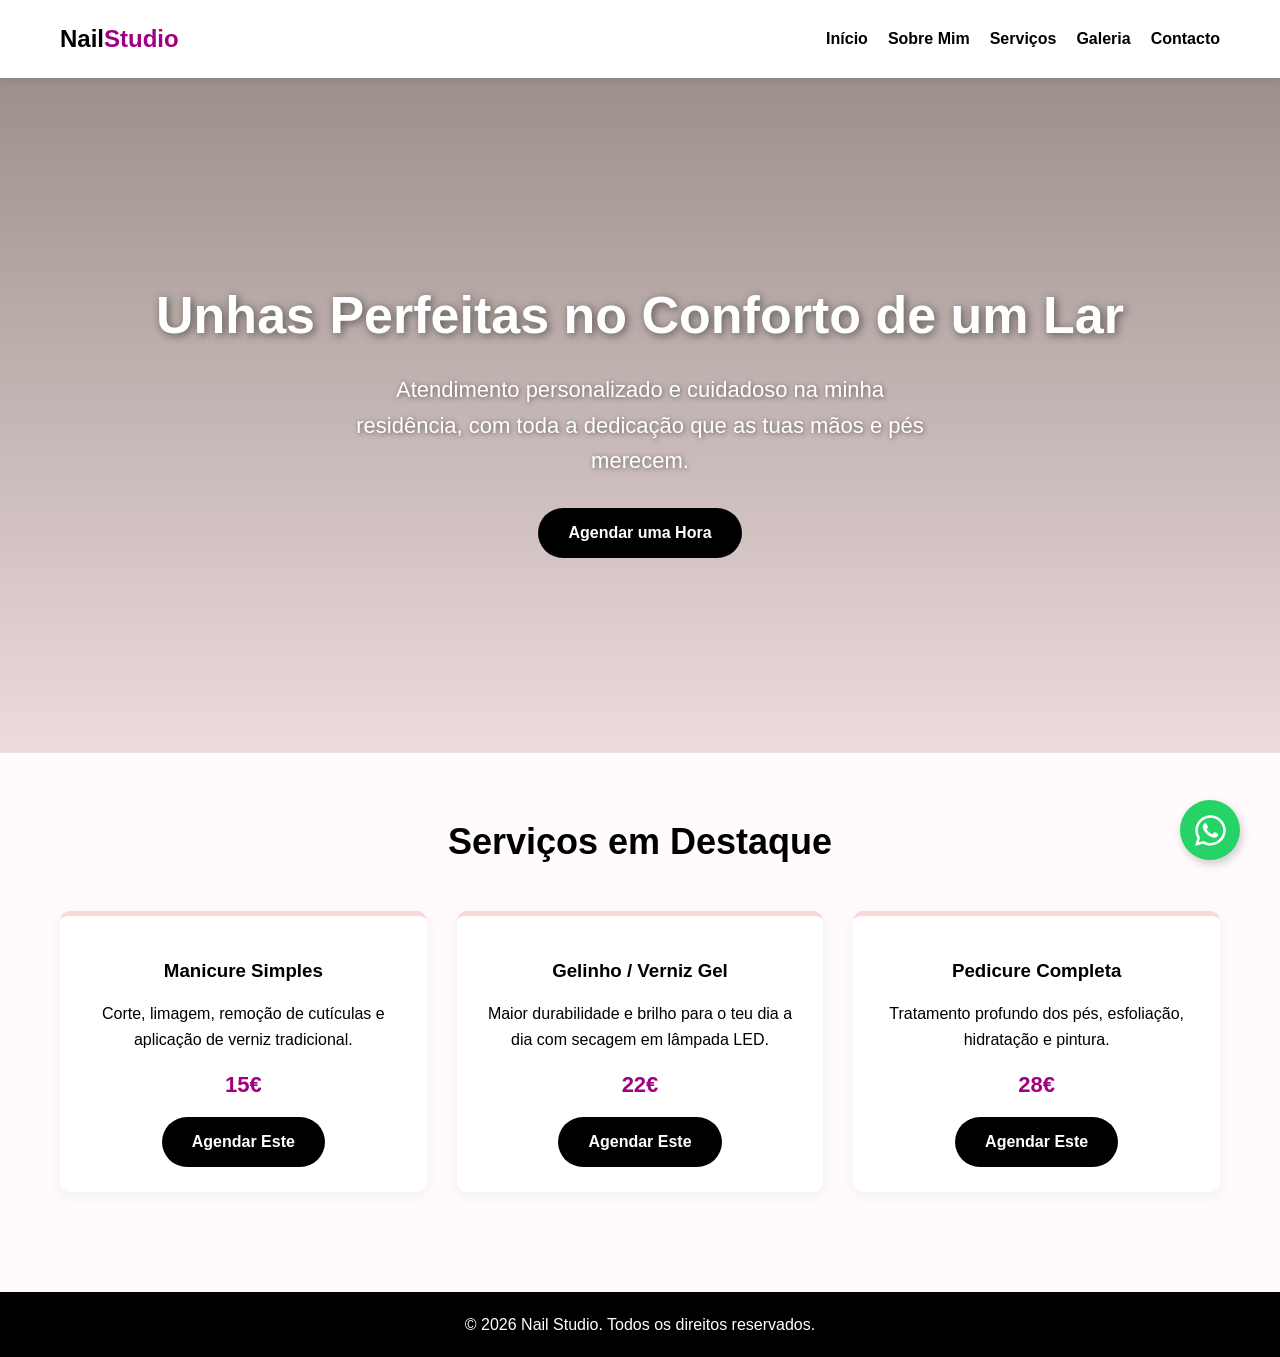
==== index.html @ dbac2a05 "teste" ====
<!DOCTYPE html>
<html lang="pt">
<head>
    <meta charset="UTF-8">
    <meta name="viewport" content="width=device-width, initial-scale=1.0">
    <title>Nail Studio | Manicure & Pedicure</title>
    <link rel="stylesheet" href="CSS/style.css">
</head>
<body>

    <header>
        <nav class="navbar">
            <div class="logo">
                <h1>Nail<span>Studio</span></h1>
            </div>
            <ul class="nav-links">
                <li><a href="index.html">Início</a></li>
                <li><a href="sobre.html">Sobre Mim</a></li>
                <li><a href="servicos.html">Serviços</a></li>
                <li><a href="galeria.html">Galeria</a></li>
                <li><a href="contacto.html">Contacto</a></li>
            </ul>

        </nav>
    </header>

    <section class="hero">
        <h2>Unhas Perfeitas no Conforto de um Lar</h2>
        <p>Atendimento personalizado e cuidadoso na minha residência, com toda a dedicação que as tuas mãos e pés merecem.</p>
        <a href="contacto.html" class="btn">Agendar uma Hora</a>
    </section>


        <section class="container">
            <h2 class="titulo-seccao">Serviços em Destaque</h2>
            <div class="servicos-grid">
            
                <!-- Cartão 1: Manicure Simples -->
                <div class="servico-card">
                    <h3>Manicure Simples</h3>
                    <p>Corte, limagem, remoção de cutículas e aplicação de verniz tradicional.</p>
                    <div class="preco">15€</div>
                    <a href="https://wa.me/932202643" class="btn" target="_blank" rel="noopener noreferrer">Agendar Este</a>
                </div>

                <!-- Cartão 2: Verniz Gel -->
                <div class="servico-card">
                    <h3>Gelinho / Verniz Gel</h3>
                    <p>Maior durabilidade e brilho para o teu dia a dia com secagem em lâmpada LED.</p>
                    <div class="preco">22€</div>
                    <a href="https://wa.me/932202643" class="btn" target="_blank" rel="noopener noreferrer">Agendar Este</a>
                </div>

                <!-- Cartão 3: Pedicure Completa -->
                <div class="servico-card">
                    <h3>Pedicure Completa</h3>
                    <p>Tratamento profundo dos pés, esfoliação, hidratação e pintura.</p>
                    <div class="preco">28€</div>
                    <a href="https://wa.me/932202643" class="btn" target="_blank" rel="noopener noreferrer">Agendar Este</a>
                </div>
            </div>
        </section>

    <footer>
        <p>&copy; 2026 Nail Studio. Todos os direitos reservados.</p>
    </footer>

        <!-- Botão Whatsapp Flutuante -->
    <a href="https://wa.me/932202643" class="whatsapp-float" target="_blank" rel="noopener noreferrer">
        <svg viewBox="0 0 448 512">
            <path d="M380.9 97.1C339 55.1 283.2 32 223.9 32c-122.4 0-222 99.6-222 222 0 39.1 10.2 77.3 29.6 111L0 480l117.7-30.9c32.4 17.7 68.9 27 106.1 27h.1c122.3 0 224.1-99.6 224.1-222 0-59.3-25.2-115-67.1-157zm-157 341.6c-33.2 0-65.7-8.9-94-25.7l-6.7-4-69.8 18.3L72 359.2l-4.4-7c-18.5-29.4-28.2-63.3-28.2-98.2 0-101.7 82.8-184.5 184.6-184.5 49.3 0 95.6 19.2 130.4 54.1 34.8 34.9 56.2 81.2 56.1 130.5 0 101.8-84.9 184.6-186.6 184.6zm101.2-138.2c-5.5-2.8-32.8-16.2-37.9-18-5.1-1.9-8.8-2.8-12.5 2.8-3.7 5.6-14.3 18-17.6 21.8-3.2 3.7-6.5 4.2-12 1.4-32.6-16.3-54-29.1-75.5-66-5.7-9.8 5.7-9.1 16.3-30.3 1.8-3.7.9-6.9-.5-9.7-1.4-2.8-12.5-30.1-17.1-41.2-4.5-10.8-9.1-9.3-12.5-9.5-3.2-.2-6.9-.2-10.6-.2-3.7 0-9.7 1.4-14.8 6.9-5.1 5.6-19.4 19-19.4 46.3 0 27.3 19.9 53.7 22.6 57.4 2.8 3.7 39.1 59.7 94.8 83.8 35.2 15.2 49 16.5 66.6 13.9 10.7-1.6 32.8-13.4 37.4-26.4 4.6-13 4.6-24.1 3.2-26.4-1.3-2.5-5-3.9-10.5-6.6z"/>
        </svg>
    </a>


</body>
</html>
---- CSS/style.css ----
/* Configurações Gerais */
* {
    margin: 0;
    padding: 0;
    box-sizing: border-box;
    font-family: 'Segoe UI', Tahoma, Geneva, Verdana, sans-serif;
}

:root {
    --cor-principal: #fcd7d9;
    --cor-escura: #000000;
    --cor-destaque: #a00080;
    --cor-fundo: #fffafb;
    --cor-texto: #000000;
}

body {
    background-color: var(--cor-fundo);
    color: var(--cor-texto);
    line-height: 1.6;
}

/* Menu de Navegação */
header {
    background-color: #fff;
    box-shadow: 0 2px 5px rgba(0,0,0,0.1);
    position: sticky;
    top: 0;
    z-index: 1000;
}

.navbar {
    display: flex;
    justify-content: space-between;
    align-items: center;
    max-width: 1200px;
    margin: 0 auto;
    padding: 20px;
}

.logo h1 {
    color: var(--cor-escura);
    font-size: 24px;
}

.logo span {
    color: var(--cor-destaque);
}

.nav-links {
    list-style: none;
    display: flex;
    gap: 20px;
}

.nav-links a {
    text-decoration: none;
    color: var(--cor-escura);
    font-weight: 600;
    transition: color 0.3s;
}

.nav-links a:hover, .nav-links a.active {
    color: var(--cor-destaque);
}

/* Banner Principal (Hero) com Imagem Local Corrigida */
.hero {
    background: linear-gradient(rgba(74, 59, 50, 0.6), rgba(252, 215, 217, 0.4)), 
                url('Images/banner.jpg') no-repeat center center/cover;
    background-attachment: fixed;
    height: 75vh;
    display: flex;
    flex-direction: column;
    justify-content: center;
    align-items: center;
    text-align: center;
    padding: 20px;
}

.hero h2 {
    font-size: 52px;
    color: #fff;
    text-shadow: 2px 2px 8px rgba(0, 0, 0, 0.5);
    margin-bottom: 15px;
    font-weight: 700;
}

.hero p {
    font-size: 22px;
    color: #fff;
    text-shadow: 1px 1px 5px rgba(0, 0, 0, 0.5);
    margin-bottom: 30px;
    max-width: 600px;
}

.btn {
    display: inline-block;
    background-color: var(--cor-escura);
    color: #fff;
    padding: 12px 30px;
    text-decoration: none;
    border-radius: 25px;
    font-weight: bold;
    transition: background 0.3s;
    border: none;
    cursor: pointer;
}

.btn:hover {
    background-color: var(--cor-destaque);
}

/* Secções Comuns */
.container {
    max-width: 1200px;
    margin: 0 auto;
    padding: 60px 20px;
}

.titulo-seccao {
    text-align: center;
    font-size: 36px;
    color: var(--cor-escura);
    margin-bottom: 40px;
}

/* Grid de Serviços (Index e Serviços) */
.servicos-grid {
    display: grid;
    grid-template-columns: repeat(auto-fit, minmax(280px, 1fr));
    gap: 30px;
}

.servico-card {
    background-color: #fff;
    border-radius: 10px;
    overflow: hidden;
    box-shadow: 0 4px 15px rgba(0,0,0,0.05);
    text-align: center;
    padding: 25px;
    border-top: 5px solid var(--cor-principal);
    transition: transform 0.3s;
}

.servico-card:hover {
    transform: translateY(-5px);
}

.servico-card h3 {
    color: var(--cor-escura);
    margin: 15px 0;
}

.preco {
    font-size: 22px;
    color: var(--cor-destaque);
    font-weight: bold;
    margin: 15px 0;
}

/* Página Sobre */
.sobre-conteudo {
    display: flex;
    align-items: center;
    gap: 50px;
    flex-wrap: wrap;
}

.sobre-texto {
    flex: 1;
    min-width: 300px;
}

.sobre-img {
    flex: 1;
    min-width: 300px;
}

.sobre-img img {
    width: 100%;
    border-radius: 10px;
    box-shadow: 0 5px 15px rgba(0,0,0,0.1);
}

/* Página de Contacto */
.contacto-wrapper {
    display: flex;
    gap: 50px;
    flex-wrap: wrap;
}

.contacto-info, .contacto-form {
    flex: 1;
    min-width: 300px;
}

.contacto-info h3 {
    margin-bottom: 15px;
    color: var(--cor-escura);
}

.contacto-info p {
    margin-bottom: 10px;
}

.form-group {
    margin-bottom: 20px;
}

.form-group label {
    display: block;
    margin-bottom: 5px;
    font-weight: 600;
}

.form-group input, .form-group textarea {
    width: 100%;
    padding: 10px;
    border: 1px solid #ddd;
    border-radius: 5px;
    outline: none;
}

.form-group input:focus, .form-group textarea:focus {
    border-color: var(--cor-destaque);
}

/* Rodapé */
footer {
    background-color: var(--cor-escura);
    color: #fff;
    text-align: center;
    padding: 20px;
    margin-top: 40px;
}

/* Responsividade */
@media (max-width: 768px) {
    .navbar {
        flex-direction: column;
        gap: 15px;
    }
    .hero h2 {
        font-size: 32px;
    }
}

/* Botão Flutuante do WhatsApp Corrigido */
.whatsapp-float {
    position: fixed;
    width: 60px;
    height: 60px;
    bottom: 40px;
    right: 40px;
    background-color: #25d366;
    color: #fff;
    border-radius: 50%; /* Garante que o círculo fica perfeitamente redondo */
    box-shadow: 2px 4px 10px rgba(0, 0, 0, 0.2);
    z-index: 10000;
    display: flex;
    align-items: center;
    justify-content: center;
    text-decoration: none;
    transition: transform 0.3s ease, background-color 0.3s ease;
}

.whatsapp-float:hover {
    transform: scale(1.1);
    background-color: #128c7e;
}

/* Garante que o símbolo SVG fica centrado e com o tamanho correto */
.whatsapp-float svg {
    width: 35px;
    height: 35px;
    fill: #fff;
    display: block;
}

/* Definições da Galeria de Fotos */
.galeria-grid {
    display: grid;
    grid-template-columns: repeat(auto-fit, minmax(300px, 1fr));
    gap: 20px;
}

.galeria-item {
    position: relative;
    border-radius: 10px;
    overflow: hidden;
    box-shadow: 0 4px 10px rgba(0,0,0,0.05);
    height: 300px;
}

.galeria-item img {
    width: 100%;
    height: 100%;
    object-fit: cover;
    transition: transform 0.4s ease;
}

/* Efeito ao passar o rato (Zoom na imagem) */
.galeria-item:hover img {
    transform: scale(1.08);
}

/* Legenda escura que aparece por cima da foto ao passar o rato */
.galeria-overlay {
    position: absolute;
    bottom: 0;
    left: 0;
    width: 100%;
    background: linear-gradient(transparent, rgba(74, 59, 50, 0.9));
    color: #fff;
    padding: 20px;
    text-align: center;
    font-weight: 600;
    opacity: 0;
    transition: opacity 0.3s ease;
}

.galeria-item:hover .galeria-overlay {
    opacity: 1;
}

/* Estilos da Secção de FAQ (Perguntas Frequentes) */
.faq-seccao {
    border-top: 1px solid #f0e6e7;
    margin-top: 40px;
}

.faq-wrapper {
    max-width: 800px;
    margin: 0 auto;
    display: flex;
    flex-direction: column;
    gap: 15px;
}

.faq-item {
    background-color: #fff;
    border-radius: 8px;
    box-shadow: 0 2px 8px rgba(0,0,0,0.02);
    border: 1px solid #f2e6e7;
    overflow: hidden;
    transition: all 0.3s ease;
}

/* Estilo do botão da pergunta */
.faq-item summary {
    padding: 18px 25px;
    font-size: 18px;
    font-weight: 600;
    color: var(--cor-escura);
    cursor: pointer;
    list-style: none; /* Esconde a seta padrão */
    display: flex;
    justify-content: space-between;
    align-items: center;
    outline: none;
}

/* Criar uma seta personalizada elegante */
.faq-item summary::after {
    content: '＋';
    font-size: 18px;
    color: var(--cor-destaque);
    transition: transform 0.3s ease;
}

/* Quando a caixa está aberta, muda o fundo e roda a seta */
.faq-item[open] {
    border-color: var(--cor-principal);
    box-shadow: 0 4px 12px rgba(252, 215, 217, 0.2);
}

.faq-item[open] summary {
    border-bottom: 1px solid #fff3f4;
    background-color: #fffafb;
}

.faq-item[open] summary::after {
    content: '－';
}

/* Estilo do texto da resposta */
.faq-resposta {
    padding: 20px 25px;
    color: #666;
    font-size: 16px;
    background-color: #fff;
    line-height: 1.6;
}
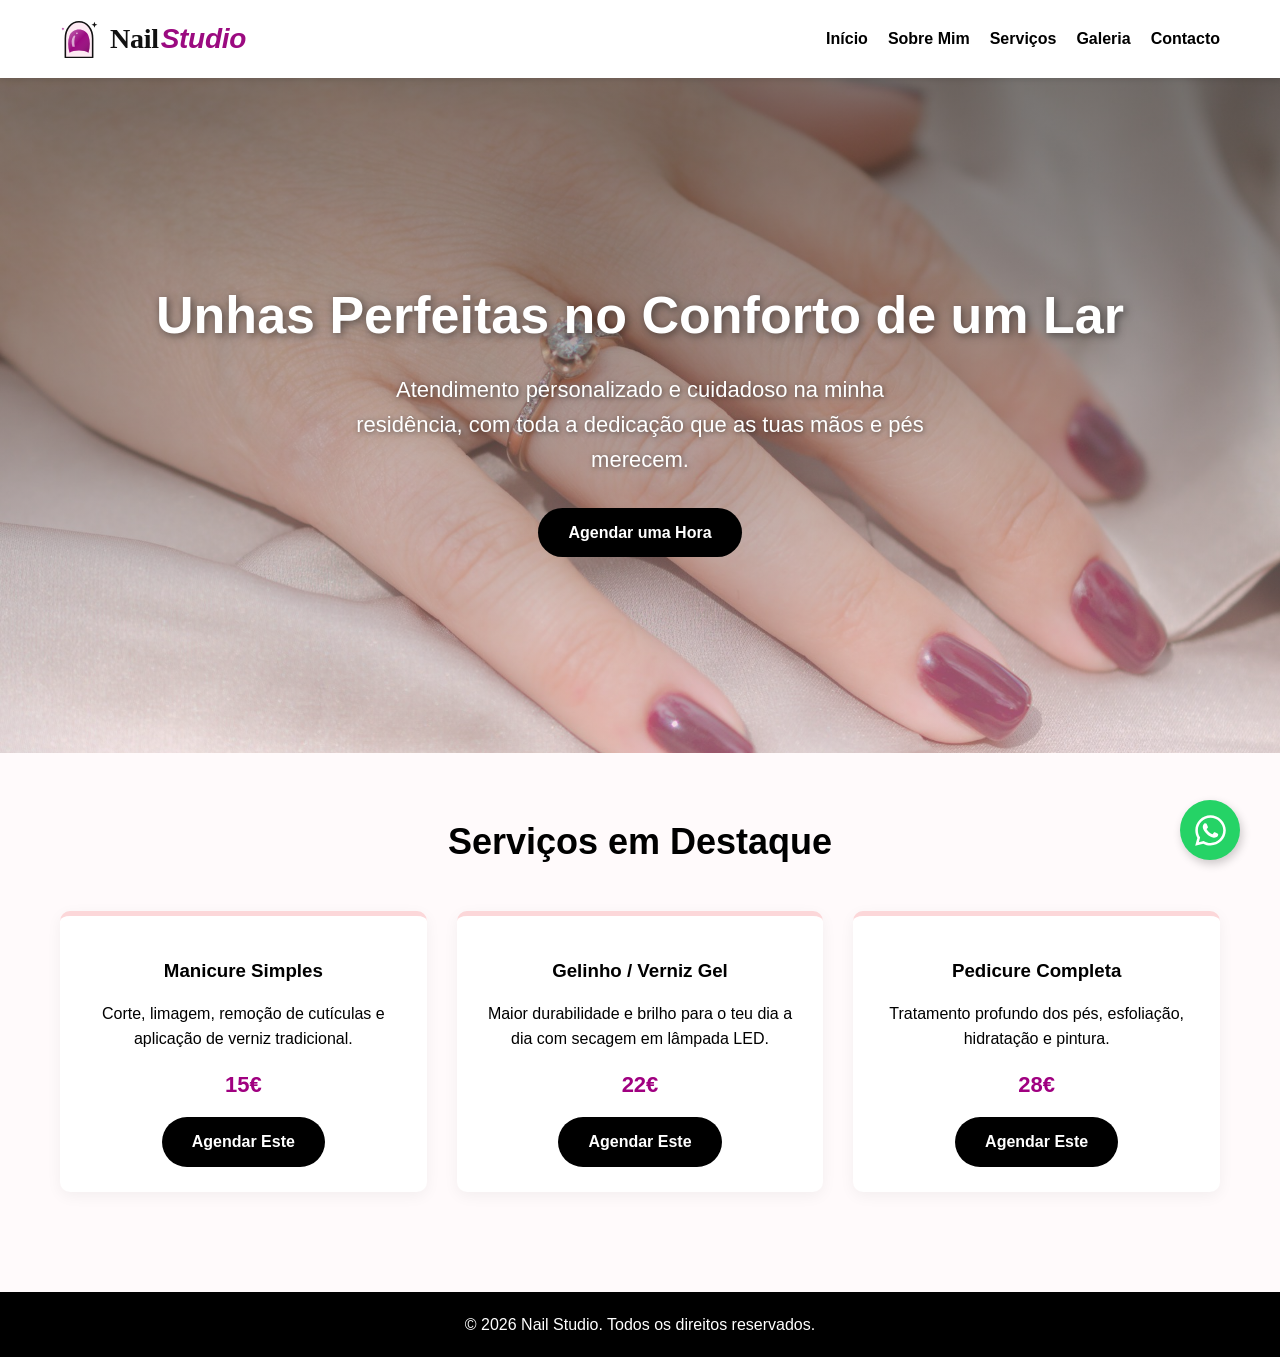
==== commit 974f6834: "logo upgrade" ====
--- a/index.html
+++ b/index.html
@@ -11,8 +11,31 @@
     <header>
         <nav class="navbar">
             <div class="logo">
-                <h1>Nail<span>Studio</span></h1>
+                <a href="index.html" class="logo-link">
+                    <!-- Ícone do Dedo com Unha e Brilho extraído do teu código -->
+                    <svg class="logo-icon" viewBox="0 0 64 64" xmlns="http://w3.org">
+                        <defs>
+                            <linearGradient id="glossM" x1="0" y1="0" x2="1" y2="1">
+                                <stop offset="0" stop-color="#ffffff" stop-opacity="0.38"></stop>
+                                <stop offset="0.5" stop-color="#ffffff" stop-opacity="0"></stop>
+                                <stop offset="1" stop-color="#000000" stop-opacity="0.22"></stop>
+                            </linearGradient>
+                        </defs>
+                        <path d="M9 63 V31 C9 15 19 3 32 3 C45 3 55 15 55 31 V63 Z" fill="#FDEAF3" stroke="#111111" stroke-width="2.6" stroke-linejoin="round"></path>
+                        <g transform="translate(0 9)">
+                            <path d="M16 46 C13 36 13 26 16 18 C18 11 25 7 32 7 C39 7 46 11 48 18 C51 26 51 36 48 46 C41 41 23 41 16 46 Z" fill="#9B0A80"></path>
+                            <path d="M16 46 C13 36 13 26 16 18 C18 11 25 7 32 7 C39 7 46 11 48 18 C51 26 51 36 48 46 C41 41 23 41 16 46 Z" fill="url(#glossM)"></path>
+                            <path d="M21 36 C19 29 19 24 22 19 C23.5 17 25.5 16.5 25.8 18 C24 23 23.5 29 25 36 Z" fill="#ffffff" fill-opacity="0.6"></path>
+                            <circle cx="28.5" cy="13.5" r="1.3" fill="#ffffff" fill-opacity="0.75"></circle>
+                        </g>
+                        <path d="M58 3 L59.4 6.6 L63 8 L59.4 9.4 L58 13 L56.6 9.4 L53 8 L56.6 6.6 Z" fill="#111111"></path>
+                        <path d="M5 12.5 L5.7 14.3 L7.5 15 L5.7 15.7 L5 17.5 L4.3 15.7 L2.5 15 L4.3 14.3 Z" fill="#9B0A80"></path>
+                    </svg>
+                    <!-- Texto alinhado com a fonte elegante do teu design -->
+                    <span class="logo-text">Nail<span class="logo-highlight">Studio</span></span>
+                </a>
             </div>
+
             <ul class="nav-links">
                 <li><a href="index.html">Início</a></li>
                 <li><a href="sobre.html">Sobre Mim</a></li>
@@ -24,11 +47,12 @@
         </nav>
     </header>
 
-    <section class="hero">
+    <section class="hero" style="background: linear-gradient(rgba(74, 59, 50, 0.6), rgba(252, 215, 217, 0.4)), url('images/banner.jpg') no-repeat center center/cover;">
         <h2>Unhas Perfeitas no Conforto de um Lar</h2>
         <p>Atendimento personalizado e cuidadoso na minha residência, com toda a dedicação que as tuas mãos e pés merecem.</p>
         <a href="contacto.html" class="btn">Agendar uma Hora</a>
     </section>
+
 
 
         <section class="container">
--- a/CSS/style.css
+++ b/CSS/style.css
@@ -38,13 +38,43 @@
     padding: 20px;
 }
 
-.logo h1 {
-    color: var(--cor-escura);
-    font-size: 24px;
-}
-
-.logo span {
-    color: var(--cor-destaque);
+/* Importação da fonte Playfair Display usada no teu design */
+@import url('https://googleapis.com');
+
+.logo {
+    display: flex;
+    align-items: center;
+}
+
+.logo-link {
+    display: flex;
+    align-items: center;
+    gap: 12px; /* Espaço entre o símbolo e o texto */
+    text-decoration: none;
+}
+
+/* Controla o tamanho do símbolo para não quebrar o menu */
+.logo-icon {
+    width: 38px;
+    height: 38px;
+    display: block;
+}
+
+/* Estilização do texto idêntica ao design do ficheiro */
+.logo-text {
+    font-family: 'Playfair Display', Georgia, serif;
+    font-size: 28px;
+    font-weight: 700;
+    line-height: 1;
+    color: #111111;
+    letter-spacing: -0.01em;
+}
+
+/* Aplica a cor roxa (accent) e o estilo itálico na palavra Studio */
+.logo-highlight {
+    color: #9B0A80;
+    font-style: italic;
+    margin-left: 2px;
 }
 
 .nav-links {
@@ -66,8 +96,6 @@
 
 /* Banner Principal (Hero) com Imagem Local Corrigida */
 .hero {
-    background: linear-gradient(rgba(74, 59, 50, 0.6), rgba(252, 215, 217, 0.4)), 
-                url('Images/banner.jpg') no-repeat center center/cover;
     background-attachment: fixed;
     height: 75vh;
     display: flex;
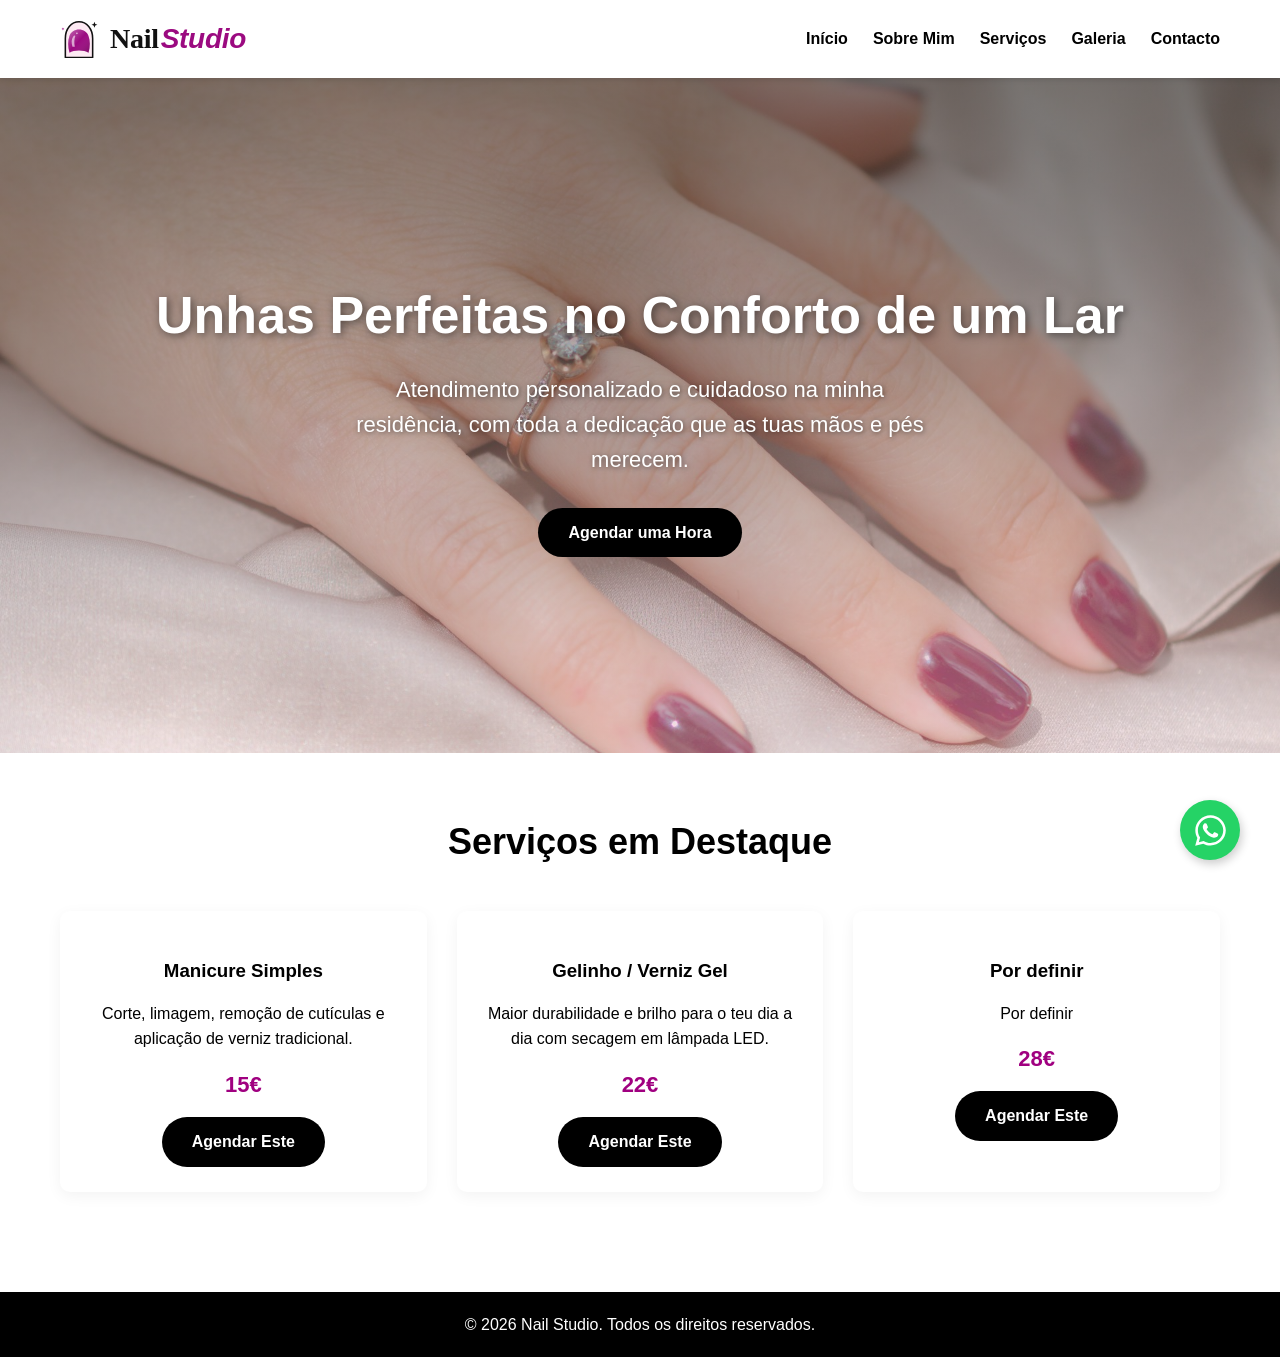
==== commit fe3906d6: "retirada da pedicure" ====
--- a/index.html
+++ b/index.html
@@ -3,8 +3,9 @@
 <head>
     <meta charset="UTF-8">
     <meta name="viewport" content="width=device-width, initial-scale=1.0">
-    <title>Nail Studio | Manicure & Pedicure</title>
+    <title>Nail Studio | Manicure</title>
     <link rel="stylesheet" href="CSS/style.css">
+    <link rel="icon" type="image/svg+xml" href="images/favicon.svg?v=1">
 </head>
 <body>
 
@@ -75,10 +76,10 @@
                     <a href="https://wa.me/932202643" class="btn" target="_blank" rel="noopener noreferrer">Agendar Este</a>
                 </div>
 
-                <!-- Cartão 3: Pedicure Completa -->
+                <!-- Cartão 3: Por definir -->
                 <div class="servico-card">
-                    <h3>Pedicure Completa</h3>
-                    <p>Tratamento profundo dos pés, esfoliação, hidratação e pintura.</p>
+                    <h3>Por definir</h3>
+                    <p>Por definir</p>
                     <div class="preco">28€</div>
                     <a href="https://wa.me/932202643" class="btn" target="_blank" rel="noopener noreferrer">Agendar Este</a>
                 </div>
--- a/CSS/style.css
+++ b/CSS/style.css
@@ -7,10 +7,10 @@
 }
 
 :root {
-    --cor-principal: #fcd7d9;
+    --cor-principal: white;
     --cor-escura: #000000;
     --cor-destaque: #a00080;
-    --cor-fundo: #fffafb;
+    --cor-fundo: white;
     --cor-texto: #000000;
 }
 
@@ -80,7 +80,7 @@
 .nav-links {
     list-style: none;
     display: flex;
-    gap: 20px;
+    gap: 25px;
 }
 
 .nav-links a {
@@ -268,7 +268,28 @@
     .navbar {
         flex-direction: column;
         gap: 15px;
+        text-align: center;
     }
+
+    .nav-links {
+        display: flex;
+        gap: 12px; /* Reduzi um pouco o gap para caber tudo melhor lado a lado */
+        width: 100%;
+        justify-content: center;
+        
+        /* 🌟 OS TRÊS TRUQUES PARA NÃO PARTIR O TEXTO: */
+        white-space: nowrap;      /* Impede que o "Sobre Mim" se separe em duas linhas */
+        overflow-x: auto;         /* Se o telemóvel for muito pequeno, permite arrastar o menu para o lado */
+        padding: 5px 10px;        /* Dá um pequeno espaço acima e abaixo para o toque */
+        
+        /* Esconde a barra de rolagem feia no telemóvel para o menu parecer limpo */
+        -webkit-overflow-scrolling: touch;
+    }
+    
+    .nav-links::-webkit-scrollbar {
+        display: none; /* Esconde a barra de rolagem no Chrome/Safari do telemóvel */
+    }
+
     .hero h2 {
         font-size: 32px;
     }
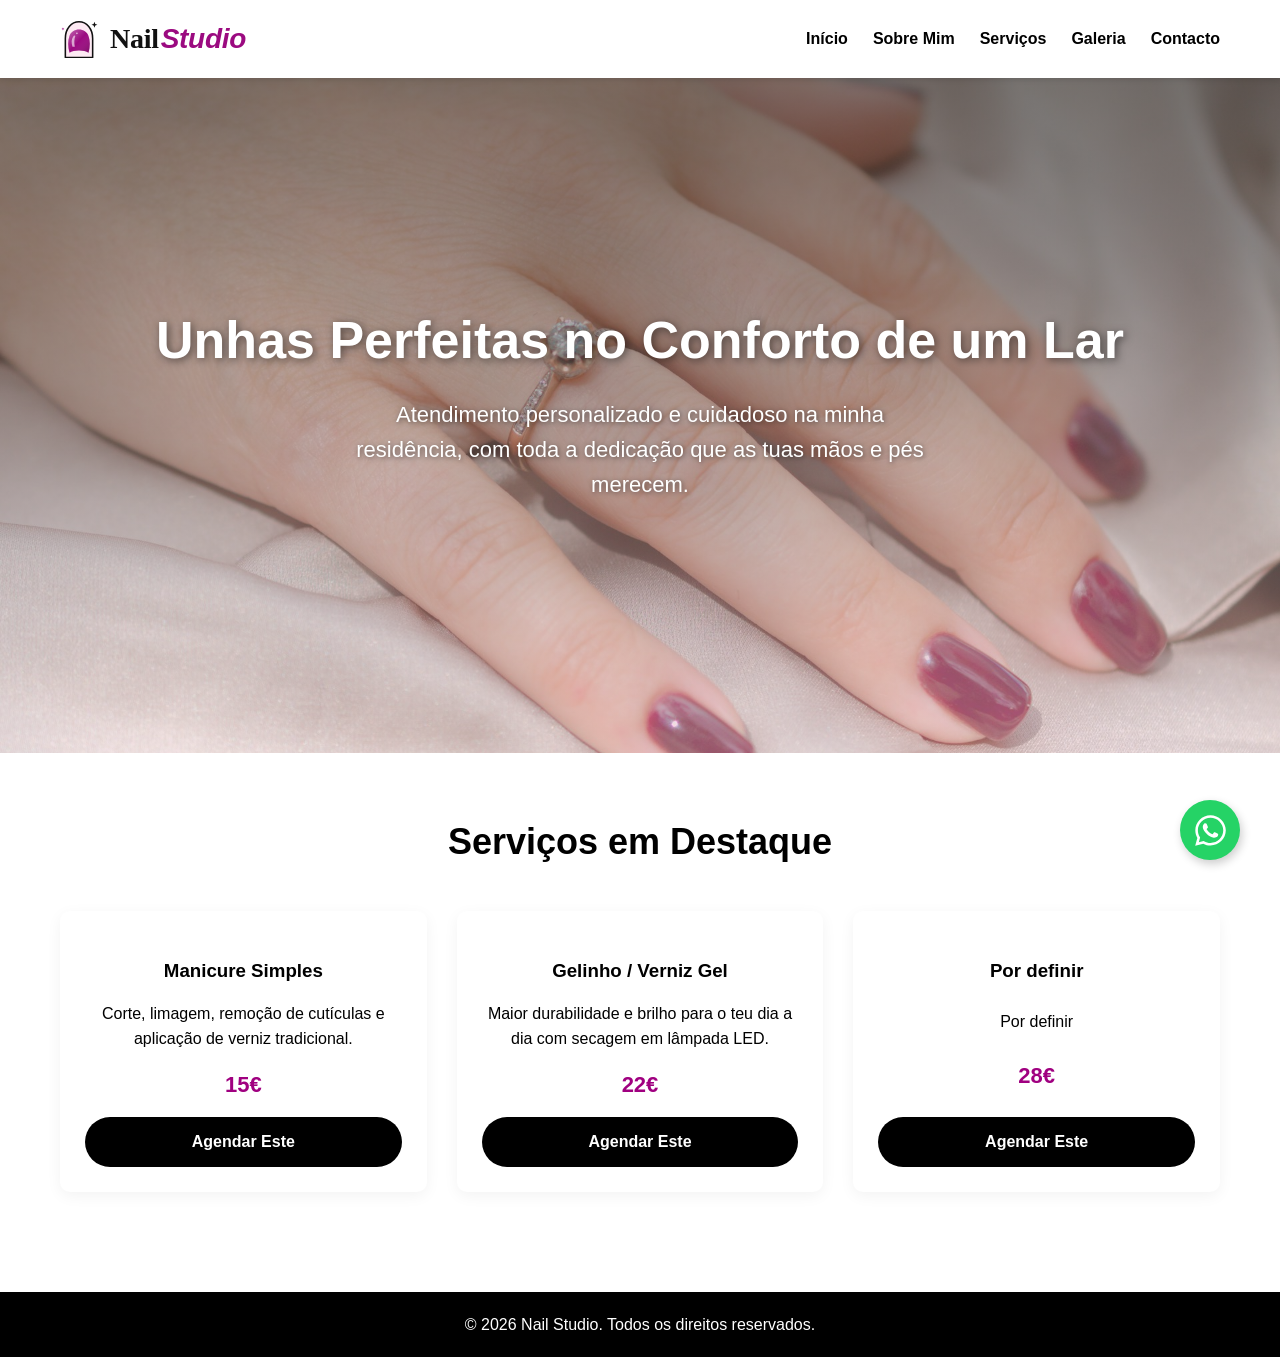
==== commit c72c56e2: "." ====
--- a/index.html
+++ b/index.html
@@ -51,47 +51,48 @@
     <section class="hero" style="background: linear-gradient(rgba(74, 59, 50, 0.6), rgba(252, 215, 217, 0.4)), url('images/banner.jpg') no-repeat center center/cover;">
         <h2>Unhas Perfeitas no Conforto de um Lar</h2>
         <p>Atendimento personalizado e cuidadoso na minha residência, com toda a dedicação que as tuas mãos e pés merecem.</p>
-        <a href="contacto.html" class="btn">Agendar uma Hora</a>
     </section>
 
 
 
-        <section class="container">
-            <h2 class="titulo-seccao">Serviços em Destaque</h2>
-            <div class="servicos-grid">
-            
-                <!-- Cartão 1: Manicure Simples -->
-                <div class="servico-card">
-                    <h3>Manicure Simples</h3>
-                    <p>Corte, limagem, remoção de cutículas e aplicação de verniz tradicional.</p>
-                    <div class="preco">15€</div>
-                    <a href="https://wa.me/932202643" class="btn" target="_blank" rel="noopener noreferrer">Agendar Este</a>
-                </div>
+    <section class="container">
+        <h2 class="titulo-seccao">Serviços em Destaque</h2>
+        <div class="servicos-grid">
 
-                <!-- Cartão 2: Verniz Gel -->
-                <div class="servico-card">
-                    <h3>Gelinho / Verniz Gel</h3>
-                    <p>Maior durabilidade e brilho para o teu dia a dia com secagem em lâmpada LED.</p>
-                    <div class="preco">22€</div>
-                    <a href="https://wa.me/932202643" class="btn" target="_blank" rel="noopener noreferrer">Agendar Este</a>
-                </div>
+            <!-- Cartão 1 -->
+            <div class="servico-card">
+                <h3>Manicure Simples</h3>
+                <p>Corte, limagem, remoção de cutículas e aplicação de verniz tradicional.</p>
+                <div class="preco">15€</div>
+                <a href="https://wa.me/932202643?text=Olá!%20Gostaria%20de%20agendar%20uma%20Manicure%20Simples." class="btn" target="_blank" rel="noopener noreferrer">Agendar Este</a>
+            </div>
+        
+            <!-- Cartão 2 -->
+            <div class="servico-card">
+                <h3>Gelinho / Verniz Gel</h3>
+                <p>Maior durabilidade e brilho para o teu dia a dia com secagem em lâmpada LED.</p>
+                <div class="preco">22€</div>
+                <a href="https://wa.me/932202643?text=Olá!%20Gostaria%20de%20agendar%20o%20Verniz%20Gel%20(Gelinho)." class="btn" target="_blank" rel="noopener noreferrer">Agendar Este</a>
+            </div>
+        
+            <!-- Cartão 3 -->
+            <div class="servico-card">
+                <h3>Por definir</h3>
+                <p>Por definir</p>
+                <div class="preco">28€</div>
+                <a href="https://wa.me/932202643?text=Por%20Definir" class="btn" target="_blank" rel="noopener noreferrer">Agendar Este</a>   
+            </div>
+        
+        </div>
+    </section>
 
-                <!-- Cartão 3: Por definir -->
-                <div class="servico-card">
-                    <h3>Por definir</h3>
-                    <p>Por definir</p>
-                    <div class="preco">28€</div>
-                    <a href="https://wa.me/932202643" class="btn" target="_blank" rel="noopener noreferrer">Agendar Este</a>
-                </div>
-            </div>
-        </section>
 
     <footer>
         <p>&copy; 2026 Nail Studio. Todos os direitos reservados.</p>
     </footer>
 
-        <!-- Botão Whatsapp Flutuante -->
-    <a href="https://wa.me/932202643" class="whatsapp-float" target="_blank" rel="noopener noreferrer">
+    <!-- Botão Whatsapp Flutuante -->
+    <a href="https://wa.me/932202643?text=Olá!%20Gostaria%20de%20fazer%20uma%20marcação%20no%20Nail%20Studio." class="whatsapp-float" target="_blank" rel="noopener noreferrer">
         <svg viewBox="0 0 448 512">
             <path d="M380.9 97.1C339 55.1 283.2 32 223.9 32c-122.4 0-222 99.6-222 222 0 39.1 10.2 77.3 29.6 111L0 480l117.7-30.9c32.4 17.7 68.9 27 106.1 27h.1c122.3 0 224.1-99.6 224.1-222 0-59.3-25.2-115-67.1-157zm-157 341.6c-33.2 0-65.7-8.9-94-25.7l-6.7-4-69.8 18.3L72 359.2l-4.4-7c-18.5-29.4-28.2-63.3-28.2-98.2 0-101.7 82.8-184.5 184.6-184.5 49.3 0 95.6 19.2 130.4 54.1 34.8 34.9 56.2 81.2 56.1 130.5 0 101.8-84.9 184.6-186.6 184.6zm101.2-138.2c-5.5-2.8-32.8-16.2-37.9-18-5.1-1.9-8.8-2.8-12.5 2.8-3.7 5.6-14.3 18-17.6 21.8-3.2 3.7-6.5 4.2-12 1.4-32.6-16.3-54-29.1-75.5-66-5.7-9.8 5.7-9.1 16.3-30.3 1.8-3.7.9-6.9-.5-9.7-1.4-2.8-12.5-30.1-17.1-41.2-4.5-10.8-9.1-9.3-12.5-9.5-3.2-.2-6.9-.2-10.6-.2-3.7 0-9.7 1.4-14.8 6.9-5.1 5.6-19.4 19-19.4 46.3 0 27.3 19.9 53.7 22.6 57.4 2.8 3.7 39.1 59.7 94.8 83.8 35.2 15.2 49 16.5 66.6 13.9 10.7-1.6 32.8-13.4 37.4-26.4 4.6-13 4.6-24.1 3.2-26.4-1.3-2.5-5-3.9-10.5-6.6z"/>
         </svg>
--- a/CSS/style.css
+++ b/CSS/style.css
@@ -169,6 +169,11 @@
     padding: 25px;
     border-top: 5px solid var(--cor-principal);
     transition: transform 0.3s;
+
+    /* 🌟 TRUQUE MÁGICO PARA ALINHAR OS BOTÕES NO FUNDO: */
+    display: flex;
+    flex-direction: column;
+    justify-content: space-between; /* Força o botão a ir para o fundo e o título para o topo */
 }
 
 .servico-card:hover {
